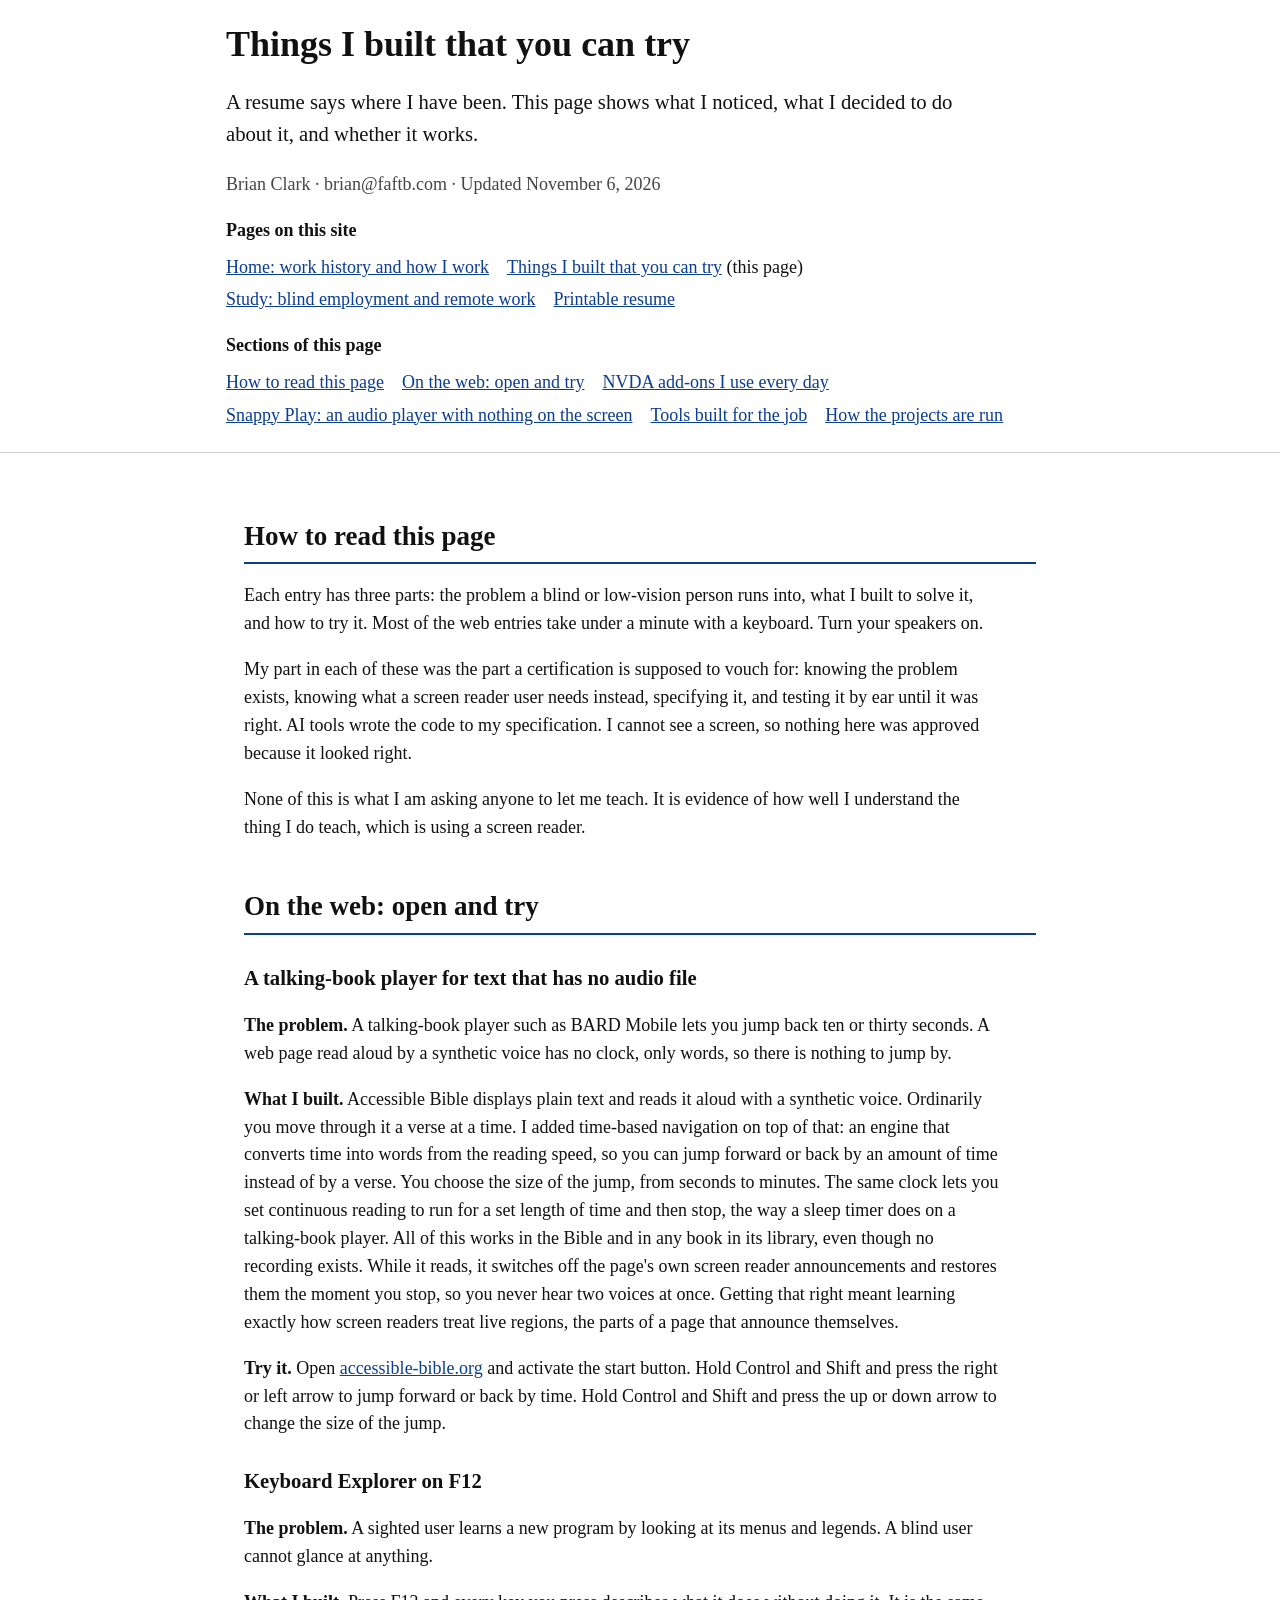
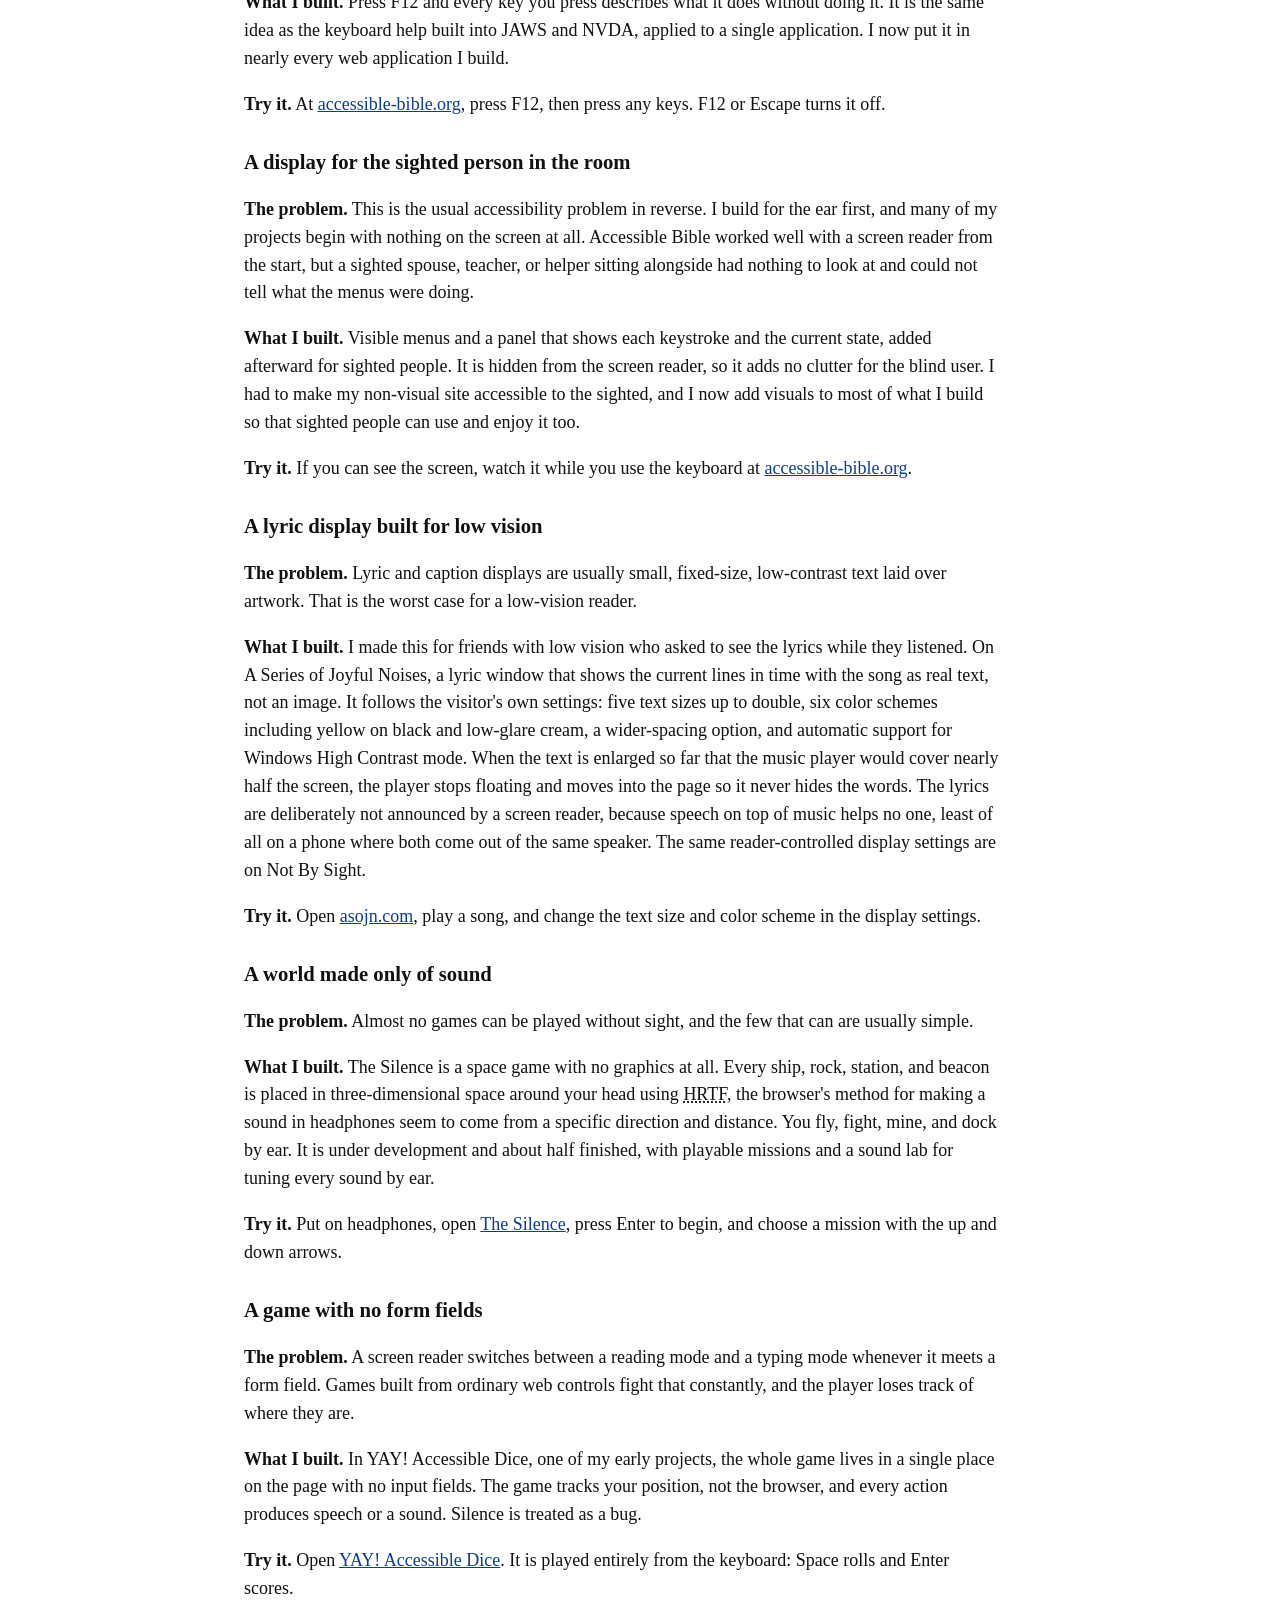
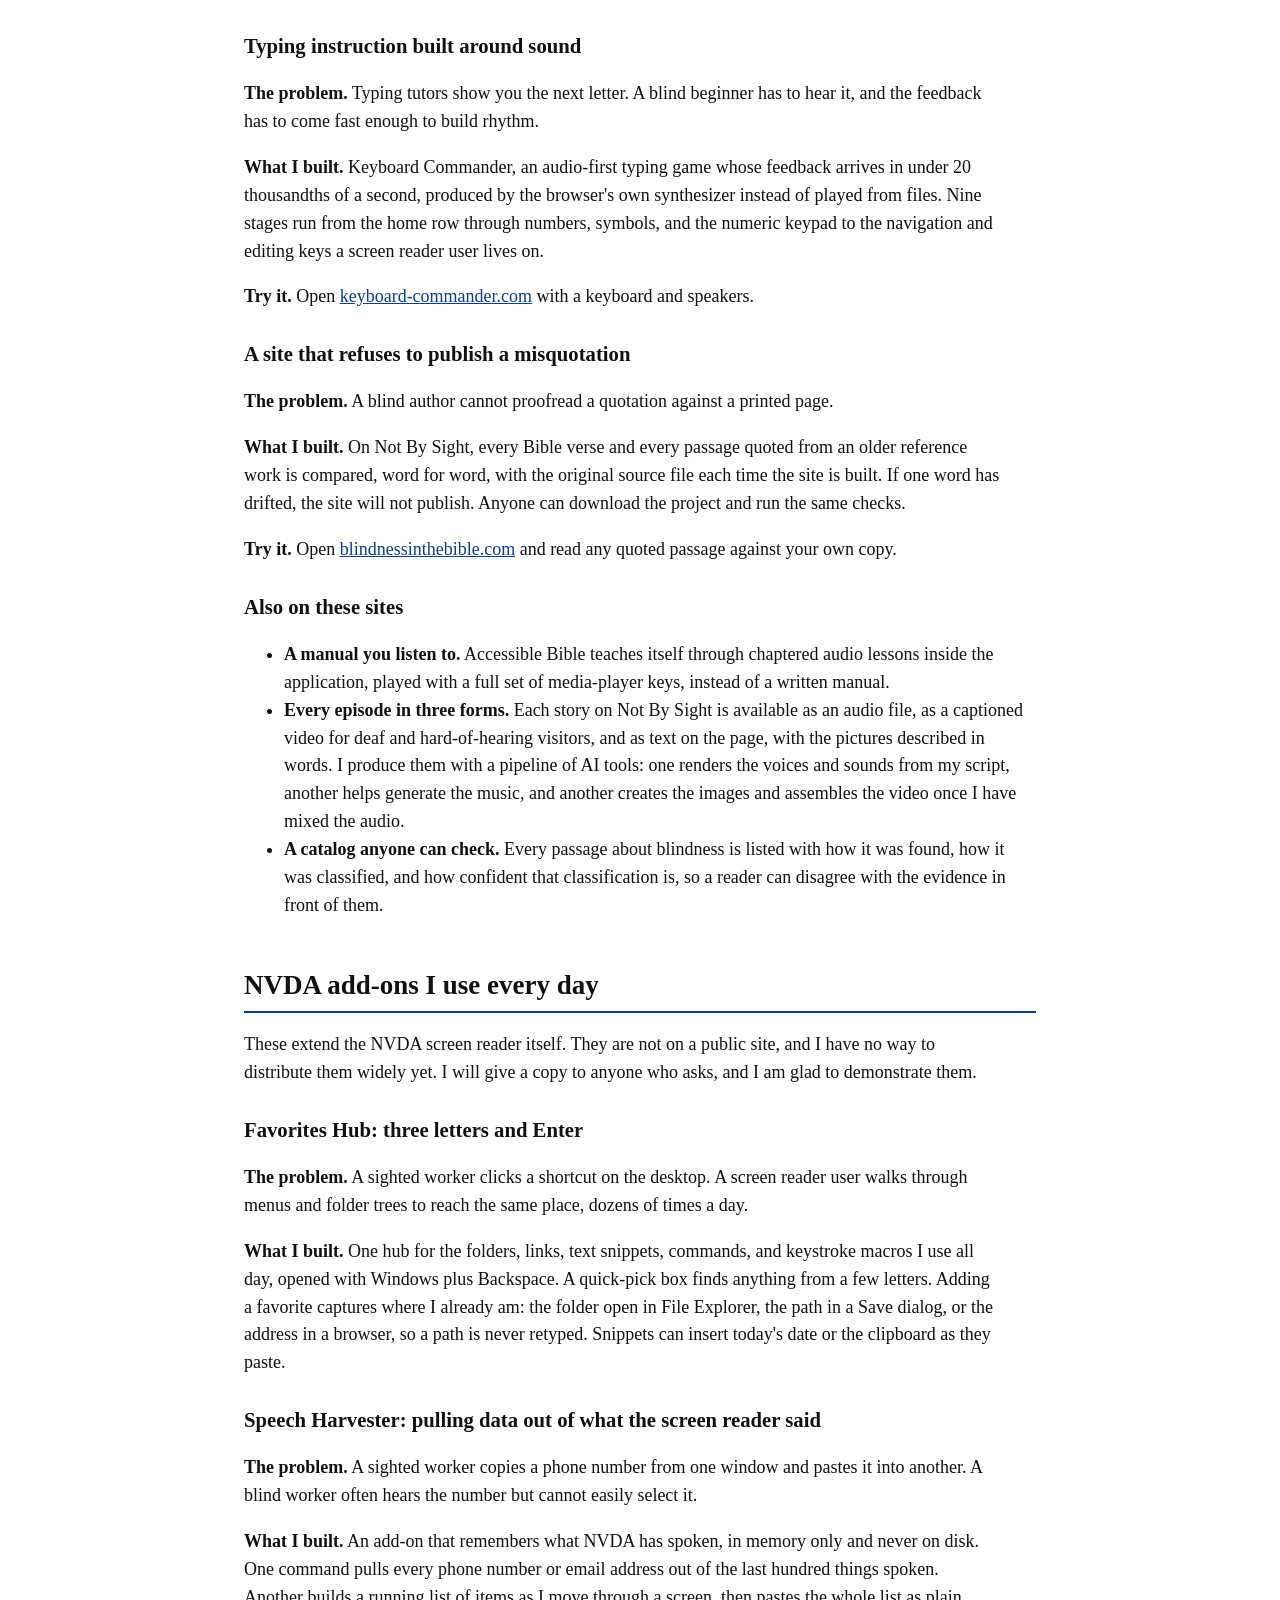
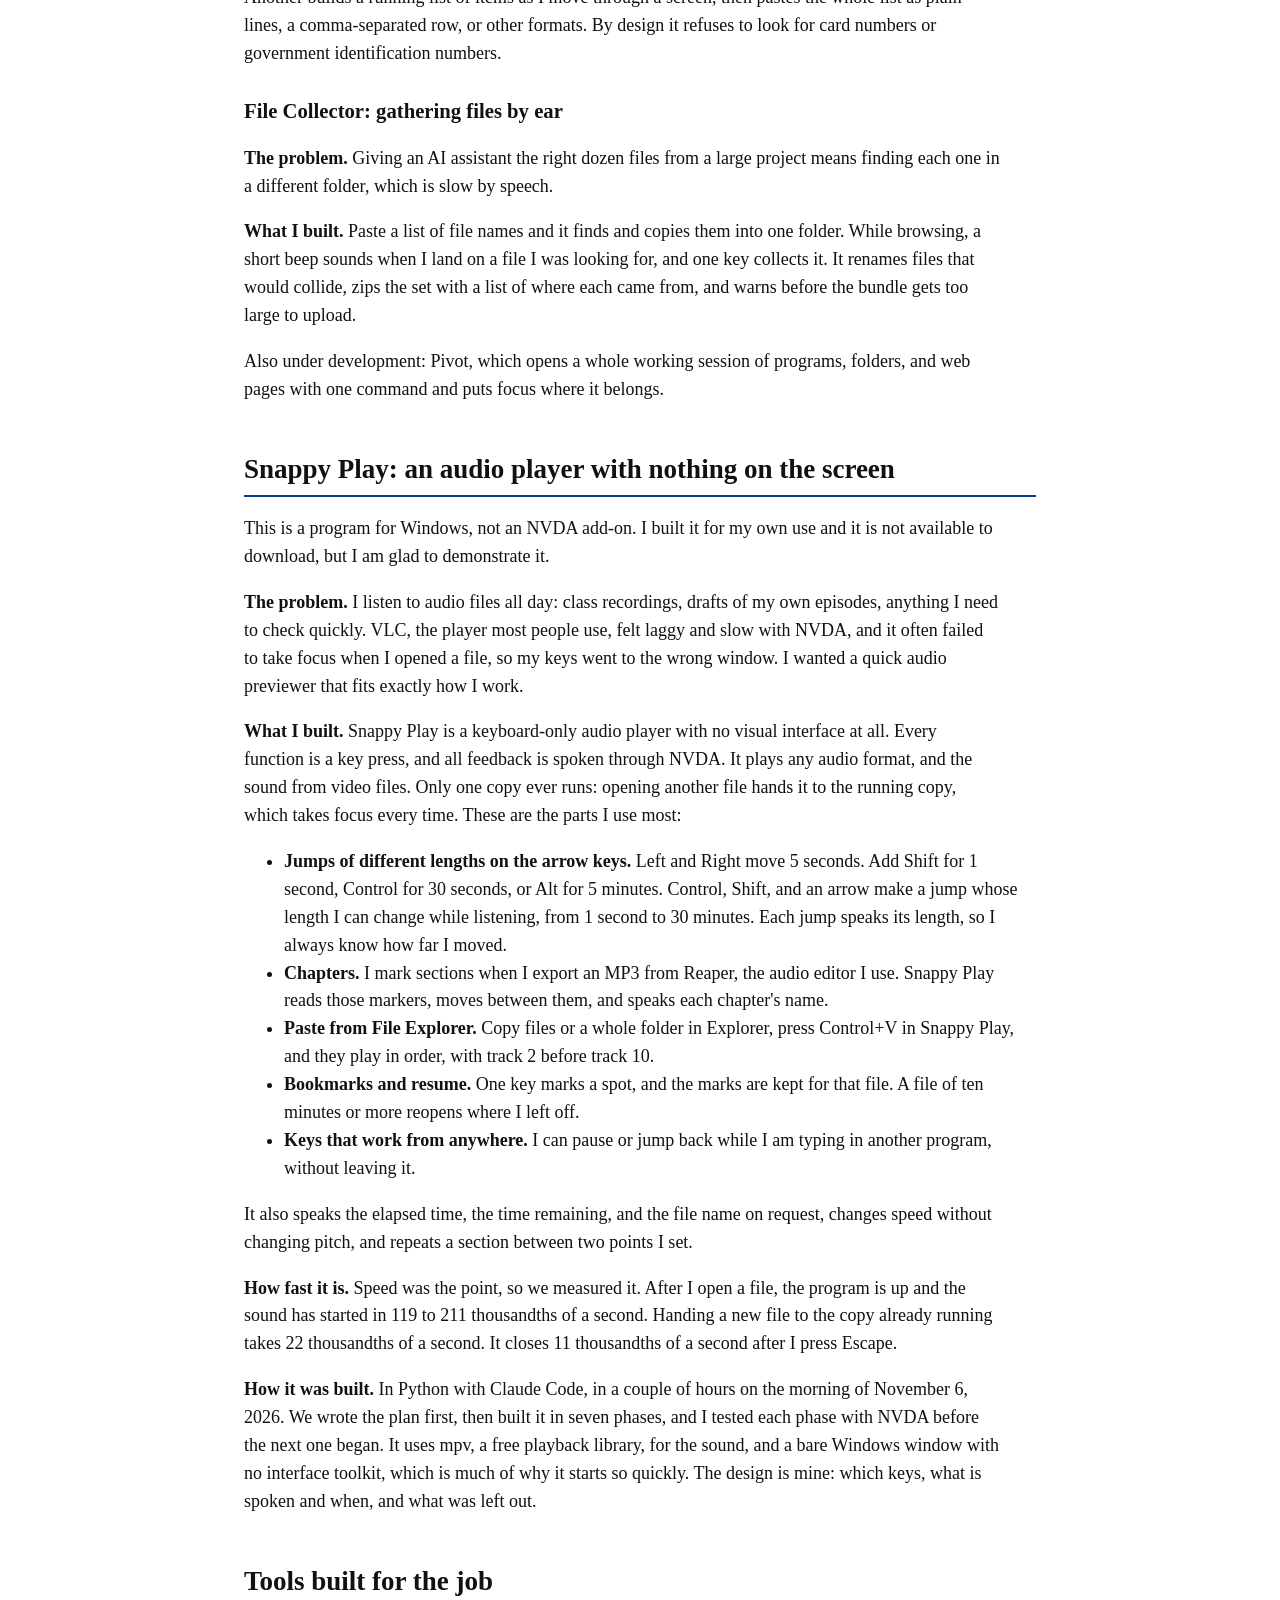
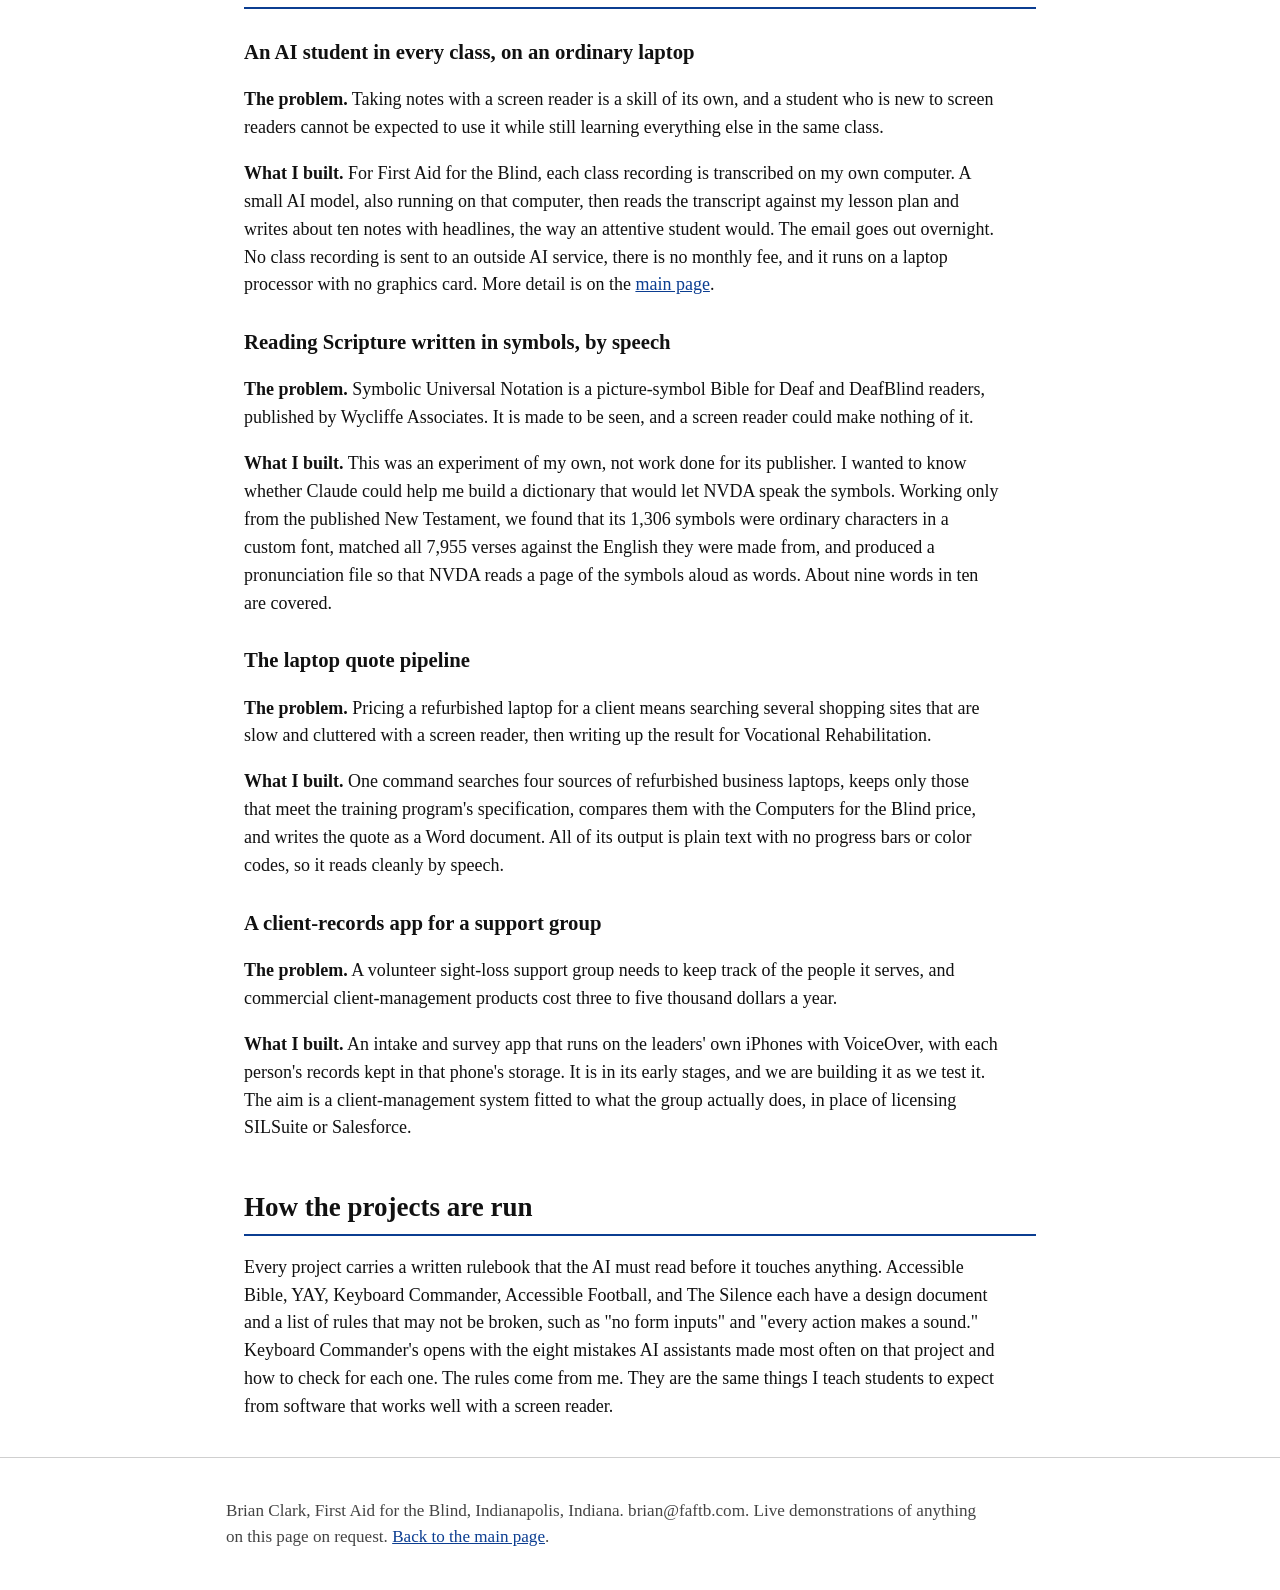
==== features.html @ 600d0597 "Brian Clark work history and portfolio site Co-Authored-By: Claude Fable 5.1 <noreply@anthropic.com>" ====
<!DOCTYPE html>
<html lang="en">
<head>
<meta charset="utf-8">
<meta name="viewport" content="width=device-width, initial-scale=1">
<title>Brian Clark: things I built that you can try</title>
<meta name="description" content="Specific features Brian Clark designed and built as a totally blind screen reader user: the problem each one solves, what was built, and how to try it.">
<link rel="stylesheet" href="style.css">
</head>
<body>
<a class="skip" href="#main">Skip to main content</a>

<header class="site">
  <div class="wrap">
    <h1>Things I built that you can try</h1>
    <p class="lede">A resume says where I have been. This page shows what I noticed, what I decided to do about it, and whether it works.</p>
    <p class="muted">Brian Clark &middot; brian@faftb.com &middot; Updated November 6, 2026</p>
    <nav class="toc pages" aria-label="Pages on this site">
      <p class="navlabel">Pages on this site</p>
      <ul>
        <li><a href="index.html">Home: work history and how I work</a></li>
        <li><a href="features.html" aria-current="page">Things I built that you can try</a> (this page)</li>
        <li><a href="study.html">Study: blind employment and remote work</a></li>
        <li><a href="resume.html">Printable resume</a></li>
      </ul>
    </nav>
    <nav class="toc" aria-label="Sections of this page">
      <p class="navlabel">Sections of this page</p>
      <ul>
        <li><a href="#read">How to read this page</a></li>
        <li><a href="#web">On the web: open and try</a></li>
        <li><a href="#addons">NVDA add-ons I use every day</a></li>
        <li><a href="#snappy">Snappy Play: an audio player with nothing on the screen</a></li>
        <li><a href="#tools">Tools built for the job</a></li>
        <li><a href="#run">How the projects are run</a></li>
      </ul>
    </nav>
  </div>
</header>

<main id="main" class="wrap">

<section id="read" aria-labelledby="read-h">
<h2 id="read-h">How to read this page</h2>
<p>Each entry has three parts: the problem a blind or low-vision person runs into, what I built to solve it, and how to try it. Most of the web entries take under a minute with a keyboard. Turn your speakers on.</p>
<p>My part in each of these was the part a certification is supposed to vouch for: knowing the problem exists, knowing what a screen reader user needs instead, specifying it, and testing it by ear until it was right. AI tools wrote the code to my specification. I cannot see a screen, so nothing here was approved because it looked right.</p>
<p>None of this is what I am asking anyone to let me teach. It is evidence of how well I understand the thing I do teach, which is using a screen reader.</p>
</section>

<section id="web" aria-labelledby="web-h">
<h2 id="web-h">On the web: open and try</h2>

<h3>A talking-book player for text that has no audio file</h3>
<p><strong>The problem.</strong> A talking-book player such as BARD Mobile lets you jump back ten or thirty seconds. A web page read aloud by a synthetic voice has no clock, only words, so there is nothing to jump by.</p>
<p><strong>What I built.</strong> Accessible Bible displays plain text and reads it aloud with a synthetic voice. Ordinarily you move through it a verse at a time. I added time-based navigation on top of that: an engine that converts time into words from the reading speed, so you can jump forward or back by an amount of time instead of by a verse. You choose the size of the jump, from seconds to minutes. The same clock lets you set continuous reading to run for a set length of time and then stop, the way a sleep timer does on a talking-book player. All of this works in the Bible and in any book in its library, even though no recording exists. While it reads, it switches off the page's own screen reader announcements and restores them the moment you stop, so you never hear two voices at once. Getting that right meant learning exactly how screen readers treat live regions, the parts of a page that announce themselves.</p>
<p><strong>Try it.</strong> Open <a href="https://www.accessible-bible.org">accessible-bible.org</a> and activate the start button. Hold Control and Shift and press the right or left arrow to jump forward or back by time. Hold Control and Shift and press the up or down arrow to change the size of the jump.</p>

<h3>Keyboard Explorer on F12</h3>
<p><strong>The problem.</strong> A sighted user learns a new program by looking at its menus and legends. A blind user cannot glance at anything.</p>
<p><strong>What I built.</strong> Press F12 and every key you press describes what it does without doing it. It is the same idea as the keyboard help built into JAWS and NVDA, applied to a single application. I now put it in nearly every web application I build.</p>
<p><strong>Try it.</strong> At <a href="https://www.accessible-bible.org">accessible-bible.org</a>, press F12, then press any keys. F12 or Escape turns it off.</p>

<h3>A display for the sighted person in the room</h3>
<p><strong>The problem.</strong> This is the usual accessibility problem in reverse. I build for the ear first, and many of my projects begin with nothing on the screen at all. Accessible Bible worked well with a screen reader from the start, but a sighted spouse, teacher, or helper sitting alongside had nothing to look at and could not tell what the menus were doing.</p>
<p><strong>What I built.</strong> Visible menus and a panel that shows each keystroke and the current state, added afterward for sighted people. It is hidden from the screen reader, so it adds no clutter for the blind user. I had to make my non-visual site accessible to the sighted, and I now add visuals to most of what I build so that sighted people can use and enjoy it too.</p>
<p><strong>Try it.</strong> If you can see the screen, watch it while you use the keyboard at <a href="https://www.accessible-bible.org">accessible-bible.org</a>.</p>

<h3>A lyric display built for low vision</h3>
<p><strong>The problem.</strong> Lyric and caption displays are usually small, fixed-size, low-contrast text laid over artwork. That is the worst case for a low-vision reader.</p>
<p><strong>What I built.</strong> I made this for friends with low vision who asked to see the lyrics while they listened. On A Series of Joyful Noises, a lyric window that shows the current lines in time with the song as real text, not an image. It follows the visitor's own settings: five text sizes up to double, six color schemes including yellow on black and low-glare cream, a wider-spacing option, and automatic support for Windows High Contrast mode. When the text is enlarged so far that the music player would cover nearly half the screen, the player stops floating and moves into the page so it never hides the words. The lyrics are deliberately not announced by a screen reader, because speech on top of music helps no one, least of all on a phone where both come out of the same speaker. The same reader-controlled display settings are on Not By Sight.</p>
<p><strong>Try it.</strong> Open <a href="https://www.asojn.com">asojn.com</a>, play a song, and change the text size and color scheme in the display settings.</p>

<h3>A world made only of sound</h3>
<p><strong>The problem.</strong> Almost no games can be played without sight, and the few that can are usually simple.</p>
<p><strong>What I built.</strong> The Silence is a space game with no graphics at all. Every ship, rock, station, and beacon is placed in three-dimensional space around your head using <abbr title="head-related transfer function">HRTF</abbr>, the browser's method for making a sound in headphones seem to come from a specific direction and distance. You fly, fight, mine, and dock by ear. It is under development and about half finished, with playable missions and a sound lab for tuning every sound by ear.</p>
<p><strong>Try it.</strong> Put on headphones, open <a href="https://1eyebiney.github.io/headless-space-sim/">The Silence</a>, press Enter to begin, and choose a mission with the up and down arrows.</p>

<h3>A game with no form fields</h3>
<p><strong>The problem.</strong> A screen reader switches between a reading mode and a typing mode whenever it meets a form field. Games built from ordinary web controls fight that constantly, and the player loses track of where they are.</p>
<p><strong>What I built.</strong> In YAY! Accessible Dice, one of my early projects, the whole game lives in a single place on the page with no input fields. The game tracks your position, not the browser, and every action produces speech or a sound. Silence is treated as a bug.</p>
<p><strong>Try it.</strong> Open <a href="https://1eyebiney.github.io/yay/">YAY! Accessible Dice</a>. It is played entirely from the keyboard: Space rolls and Enter scores.</p>

<h3>Typing instruction built around sound</h3>
<p><strong>The problem.</strong> Typing tutors show you the next letter. A blind beginner has to hear it, and the feedback has to come fast enough to build rhythm.</p>
<p><strong>What I built.</strong> Keyboard Commander, an audio-first typing game whose feedback arrives in under 20 thousandths of a second, produced by the browser's own synthesizer instead of played from files. Nine stages run from the home row through numbers, symbols, and the numeric keypad to the navigation and editing keys a screen reader user lives on.</p>
<p><strong>Try it.</strong> Open <a href="https://keyboard-commander.com">keyboard-commander.com</a> with a keyboard and speakers.</p>

<h3>A site that refuses to publish a misquotation</h3>
<p><strong>The problem.</strong> A blind author cannot proofread a quotation against a printed page.</p>
<p><strong>What I built.</strong> On Not By Sight, every Bible verse and every passage quoted from an older reference work is compared, word for word, with the original source file each time the site is built. If one word has drifted, the site will not publish. Anyone can download the project and run the same checks.</p>
<p><strong>Try it.</strong> Open <a href="https://blindnessinthebible.com">blindnessinthebible.com</a> and read any quoted passage against your own copy.</p>

<h3>Also on these sites</h3>
<ul>
<li><strong>A manual you listen to.</strong> Accessible Bible teaches itself through chaptered audio lessons inside the application, played with a full set of media-player keys, instead of a written manual.</li>
<li><strong>Every episode in three forms.</strong> Each story on Not By Sight is available as an audio file, as a captioned video for deaf and hard-of-hearing visitors, and as text on the page, with the pictures described in words. I produce them with a pipeline of AI tools: one renders the voices and sounds from my script, another helps generate the music, and another creates the images and assembles the video once I have mixed the audio.</li>
<li><strong>A catalog anyone can check.</strong> Every passage about blindness is listed with how it was found, how it was classified, and how confident that classification is, so a reader can disagree with the evidence in front of them.</li>
</ul>
</section>

<section id="addons" aria-labelledby="addons-h">
<h2 id="addons-h">NVDA add-ons I use every day</h2>
<p>These extend the NVDA screen reader itself. They are not on a public site, and I have no way to distribute them widely yet. I will give a copy to anyone who asks, and I am glad to demonstrate them.</p>

<h3>Favorites Hub: three letters and Enter</h3>
<p><strong>The problem.</strong> A sighted worker clicks a shortcut on the desktop. A screen reader user walks through menus and folder trees to reach the same place, dozens of times a day.</p>
<p><strong>What I built.</strong> One hub for the folders, links, text snippets, commands, and keystroke macros I use all day, opened with Windows plus Backspace. A quick-pick box finds anything from a few letters. Adding a favorite captures where I already am: the folder open in File Explorer, the path in a Save dialog, or the address in a browser, so a path is never retyped. Snippets can insert today's date or the clipboard as they paste.</p>

<h3>Speech Harvester: pulling data out of what the screen reader said</h3>
<p><strong>The problem.</strong> A sighted worker copies a phone number from one window and pastes it into another. A blind worker often hears the number but cannot easily select it.</p>
<p><strong>What I built.</strong> An add-on that remembers what NVDA has spoken, in memory only and never on disk. One command pulls every phone number or email address out of the last hundred things spoken. Another builds a running list of items as I move through a screen, then pastes the whole list as plain lines, a comma-separated row, or other formats. By design it refuses to look for card numbers or government identification numbers.</p>

<h3>File Collector: gathering files by ear</h3>
<p><strong>The problem.</strong> Giving an AI assistant the right dozen files from a large project means finding each one in a different folder, which is slow by speech.</p>
<p><strong>What I built.</strong> Paste a list of file names and it finds and copies them into one folder. While browsing, a short beep sounds when I land on a file I was looking for, and one key collects it. It renames files that would collide, zips the set with a list of where each came from, and warns before the bundle gets too large to upload.</p>

<p>Also under development: Pivot, which opens a whole working session of programs, folders, and web pages with one command and puts focus where it belongs.</p>
</section>

<section id="snappy" aria-labelledby="snappy-h">
<h2 id="snappy-h">Snappy Play: an audio player with nothing on the screen</h2>
<p>This is a program for Windows, not an NVDA add-on. I built it for my own use and it is not available to download, but I am glad to demonstrate it.</p>
<p><strong>The problem.</strong> I listen to audio files all day: class recordings, drafts of my own episodes, anything I need to check quickly. VLC, the player most people use, felt laggy and slow with NVDA, and it often failed to take focus when I opened a file, so my keys went to the wrong window. I wanted a quick audio previewer that fits exactly how I work.</p>
<p><strong>What I built.</strong> Snappy Play is a keyboard-only audio player with no visual interface at all. Every function is a key press, and all feedback is spoken through NVDA. It plays any audio format, and the sound from video files. Only one copy ever runs: opening another file hands it to the running copy, which takes focus every time. These are the parts I use most:</p>
<ul>
<li><strong>Jumps of different lengths on the arrow keys.</strong> Left and Right move 5 seconds. Add Shift for 1 second, Control for 30 seconds, or Alt for 5 minutes. Control, Shift, and an arrow make a jump whose length I can change while listening, from 1 second to 30 minutes. Each jump speaks its length, so I always know how far I moved.</li>
<li><strong>Chapters.</strong> I mark sections when I export an MP3 from Reaper, the audio editor I use. Snappy Play reads those markers, moves between them, and speaks each chapter's name.</li>
<li><strong>Paste from File Explorer.</strong> Copy files or a whole folder in Explorer, press Control+V in Snappy Play, and they play in order, with track 2 before track 10.</li>
<li><strong>Bookmarks and resume.</strong> One key marks a spot, and the marks are kept for that file. A file of ten minutes or more reopens where I left off.</li>
<li><strong>Keys that work from anywhere.</strong> I can pause or jump back while I am typing in another program, without leaving it.</li>
</ul>
<p>It also speaks the elapsed time, the time remaining, and the file name on request, changes speed without changing pitch, and repeats a section between two points I set.</p>
<p><strong>How fast it is.</strong> Speed was the point, so we measured it. After I open a file, the program is up and the sound has started in 119 to 211 thousandths of a second. Handing a new file to the copy already running takes 22 thousandths of a second. It closes 11 thousandths of a second after I press Escape.</p>
<p><strong>How it was built.</strong> In Python with Claude Code, in a couple of hours on the morning of November 6, 2026. We wrote the plan first, then built it in seven phases, and I tested each phase with NVDA before the next one began. It uses mpv, a free playback library, for the sound, and a bare Windows window with no interface toolkit, which is much of why it starts so quickly. The design is mine: which keys, what is spoken and when, and what was left out.</p>
</section>

<section id="tools" aria-labelledby="tools-h">
<h2 id="tools-h">Tools built for the job</h2>

<h3>An AI student in every class, on an ordinary laptop</h3>
<p><strong>The problem.</strong> Taking notes with a screen reader is a skill of its own, and a student who is new to screen readers cannot be expected to use it while still learning everything else in the same class.</p>
<p><strong>What I built.</strong> For First Aid for the Blind, each class recording is transcribed on my own computer. A small AI model, also running on that computer, then reads the transcript against my lesson plan and writes about ten notes with headlines, the way an attentive student would. The email goes out overnight. No class recording is sent to an outside AI service, there is no monthly fee, and it runs on a laptop processor with no graphics card. More detail is on the <a href="index.html#faftb">main page</a>.</p>

<h3>Reading Scripture written in symbols, by speech</h3>
<p><strong>The problem.</strong> Symbolic Universal Notation is a picture-symbol Bible for Deaf and DeafBlind readers, published by Wycliffe Associates. It is made to be seen, and a screen reader could make nothing of it.</p>
<p><strong>What I built.</strong> This was an experiment of my own, not work done for its publisher. I wanted to know whether Claude could help me build a dictionary that would let NVDA speak the symbols. Working only from the published New Testament, we found that its 1,306 symbols were ordinary characters in a custom font, matched all 7,955 verses against the English they were made from, and produced a pronunciation file so that NVDA reads a page of the symbols aloud as words. About nine words in ten are covered.</p>

<h3>The laptop quote pipeline</h3>
<p><strong>The problem.</strong> Pricing a refurbished laptop for a client means searching several shopping sites that are slow and cluttered with a screen reader, then writing up the result for Vocational Rehabilitation.</p>
<p><strong>What I built.</strong> One command searches four sources of refurbished business laptops, keeps only those that meet the training program's specification, compares them with the Computers for the Blind price, and writes the quote as a Word document. All of its output is plain text with no progress bars or color codes, so it reads cleanly by speech.</p>

<h3>A client-records app for a support group</h3>
<p><strong>The problem.</strong> A volunteer sight-loss support group needs to keep track of the people it serves, and commercial client-management products cost three to five thousand dollars a year.</p>
<p><strong>What I built.</strong> An intake and survey app that runs on the leaders' own iPhones with VoiceOver, with each person's records kept in that phone's storage. It is in its early stages, and we are building it as we test it. The aim is a client-management system fitted to what the group actually does, in place of licensing SILSuite or Salesforce.</p>
</section>

<section id="run" aria-labelledby="run-h">
<h2 id="run-h">How the projects are run</h2>
<p>Every project carries a written rulebook that the AI must read before it touches anything. Accessible Bible, YAY, Keyboard Commander, Accessible Football, and The Silence each have a design document and a list of rules that may not be broken, such as "no form inputs" and "every action makes a sound." Keyboard Commander's opens with the eight mistakes AI assistants made most often on that project and how to check for each one. The rules come from me. They are the same things I teach students to expect from software that works well with a screen reader.</p>
</section>

</main>

<footer class="site"><div class="wrap"><p>Brian Clark, First Aid for the Blind, Indianapolis, Indiana. brian@faftb.com. Live demonstrations of anything on this page on request. <a href="index.html">Back to the main page</a>.</p></div></footer>
</body>
</html>
---- style.css ----
/* Brian Clark portfolio: plain, high-contrast, screen-reader-first. */
:root {
  --ink: #111;
  --paper: #fff;
  --muted: #444;
  --accent: #0b3d91;
  --rule: #cfcfcf;
  --band: #f3f5f9;
}
@media (prefers-color-scheme: dark) {
  :root { --ink: #f2f2f2; --paper: #121212; --muted: #c9c9c9; --accent: #9fc2ff; --rule: #444; --band: #1c1f26; }
}
* { box-sizing: border-box; }
html { font-size: 112.5%; }
body {
  margin: 0; color: var(--ink); background: var(--paper);
  font-family: Georgia, "Times New Roman", serif; line-height: 1.55;
}
.skip { position: absolute; left: -999px; top: 0; background: var(--accent); color: #fff; padding: .5rem 1rem; }
.skip:focus { left: 0; z-index: 10; }
header.site, footer.site { padding: 1.25rem 1rem; border-bottom: 1px solid var(--rule); }
footer.site { border-bottom: 0; border-top: 1px solid var(--rule); color: var(--muted); font-size: .95rem; }
.wrap { max-width: 46rem; margin: 0 auto; }
h1 { font-size: 2rem; margin: 0 0 .25rem; line-height: 1.2; }
h2 { font-size: 1.5rem; margin: 2.5rem 0 .75rem; border-bottom: 2px solid var(--accent); padding-bottom: .25rem; }
h3 { font-size: 1.15rem; margin: 1.5rem 0 .4rem; }
p, li { max-width: 42rem; }
nav.toc ul { list-style: none; padding: 0; margin: .5rem 0 0; display: flex; flex-wrap: wrap; gap: .25rem 1rem; }
nav.toc a { color: var(--accent); }
a { color: var(--accent); }
a:focus, button:focus { outline: 3px solid var(--accent); outline-offset: 2px; }
main { padding: 1rem; }
.lede { font-size: 1.15rem; }
.band { background: var(--band); padding: 1rem 1.25rem; border-left: 4px solid var(--accent); margin: 1rem 0; }
dl.facts dt { font-weight: bold; margin-top: .75rem; }
dl.facts dd { margin: 0 0 .25rem 0; }
table { border-collapse: collapse; width: 100%; margin: 1rem 0; font-family: Arial, Helvetica, sans-serif; font-size: .95rem; }
caption { text-align: left; font-weight: bold; padding: .25rem 0; }
th, td { border: 1px solid var(--rule); padding: .45rem .6rem; text-align: left; vertical-align: top; }
th { background: var(--band); }
.timeline li { margin-bottom: .9rem; }
.timeline .when { font-family: Arial, Helvetica, sans-serif; font-weight: bold; display: block; }
.muted { color: var(--muted); }
.print-only { display: none; }
@media print {
  html { font-size: 11pt; }
  nav.toc, .skip, .no-print { display: none; }
  h2 { page-break-after: avoid; }
  a { color: inherit; text-decoration: none; }
  .print-only { display: block; }
}
.navlabel { font-weight: bold; margin: 1rem 0 0; }
nav.pages { margin-bottom: .25rem; }
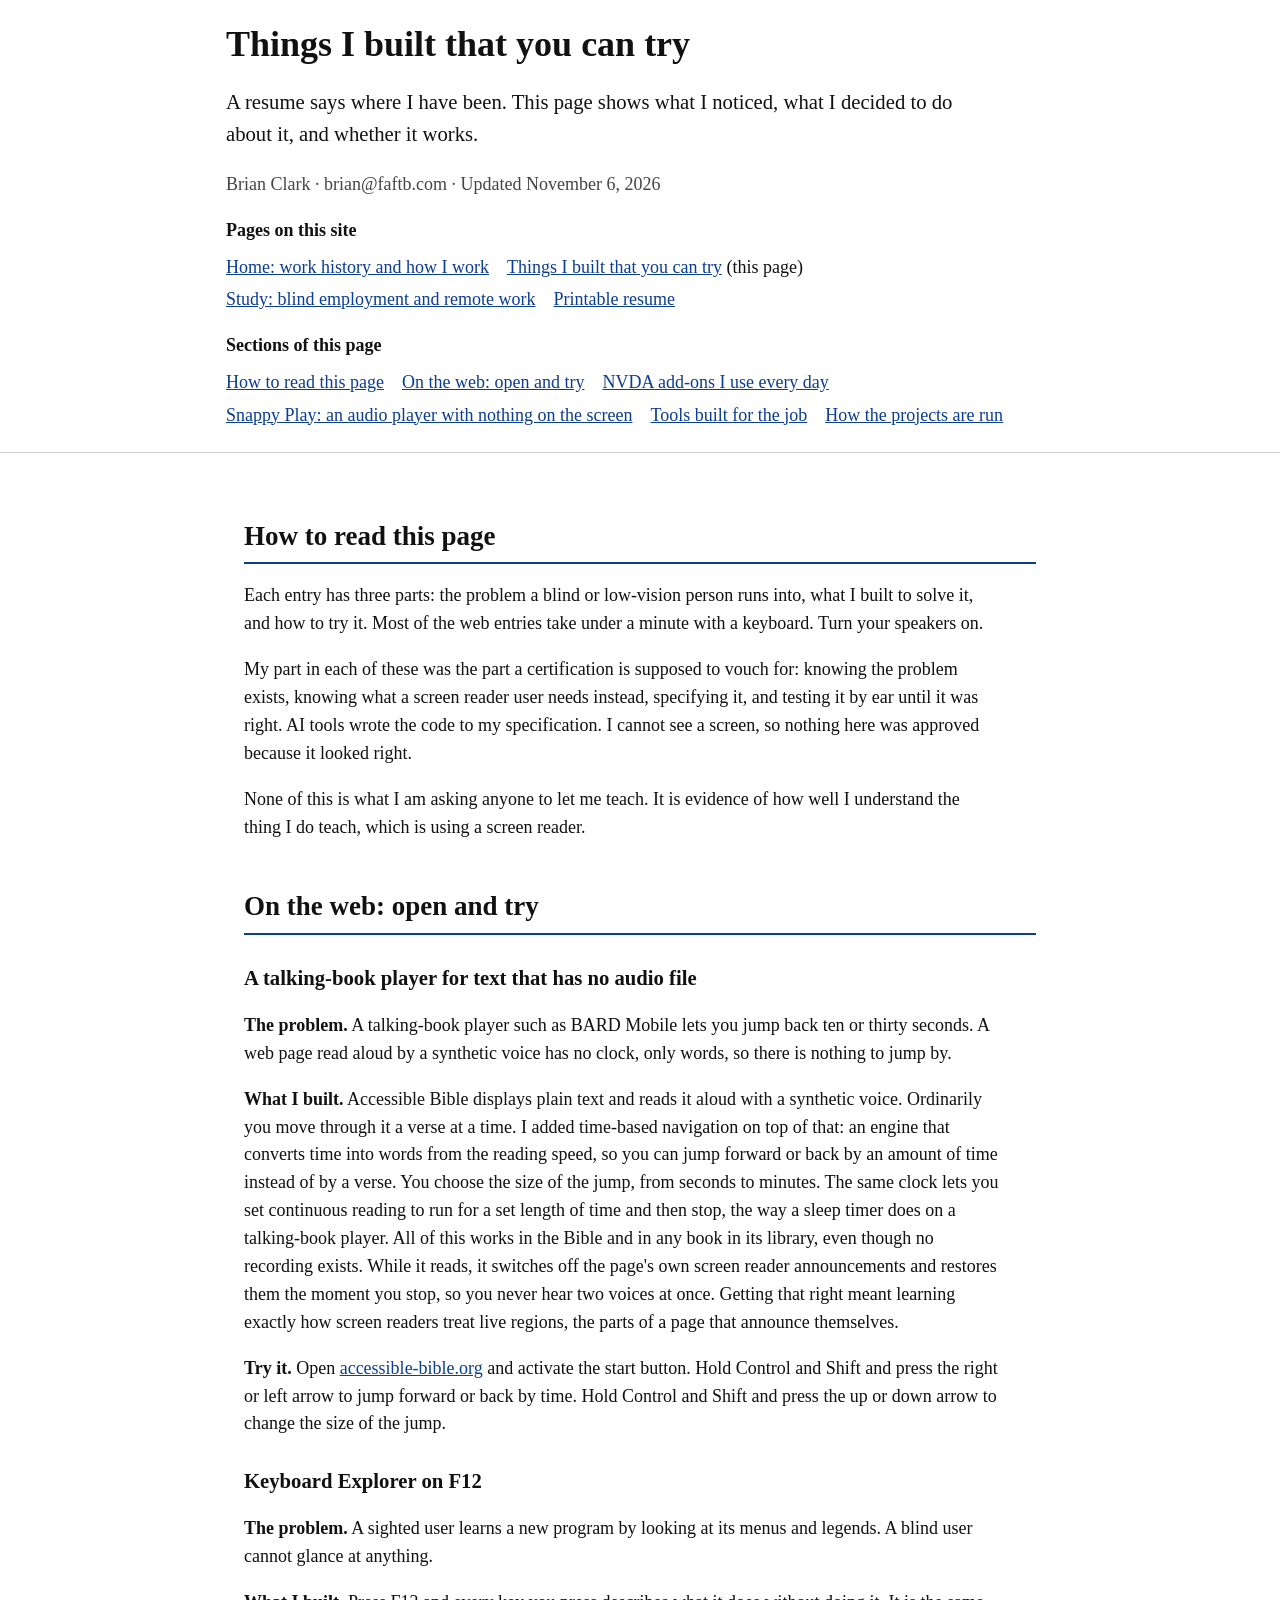
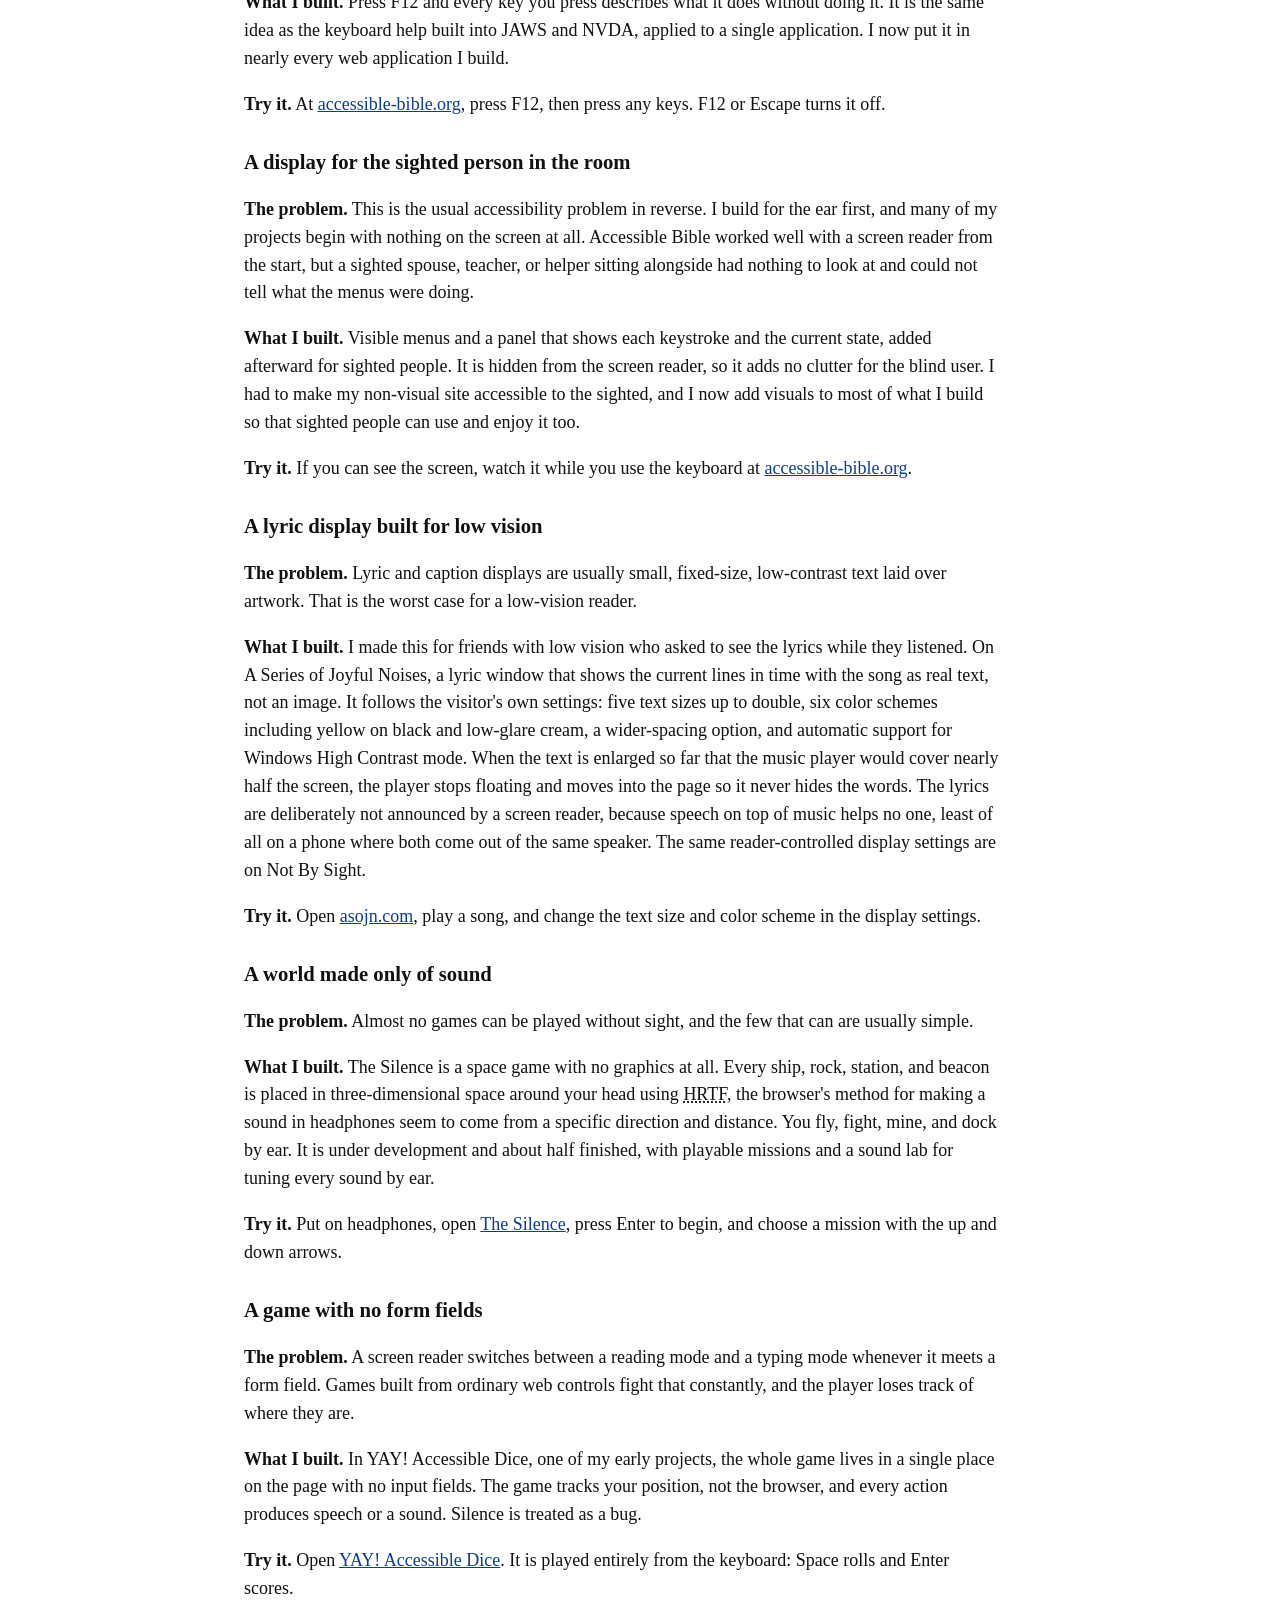
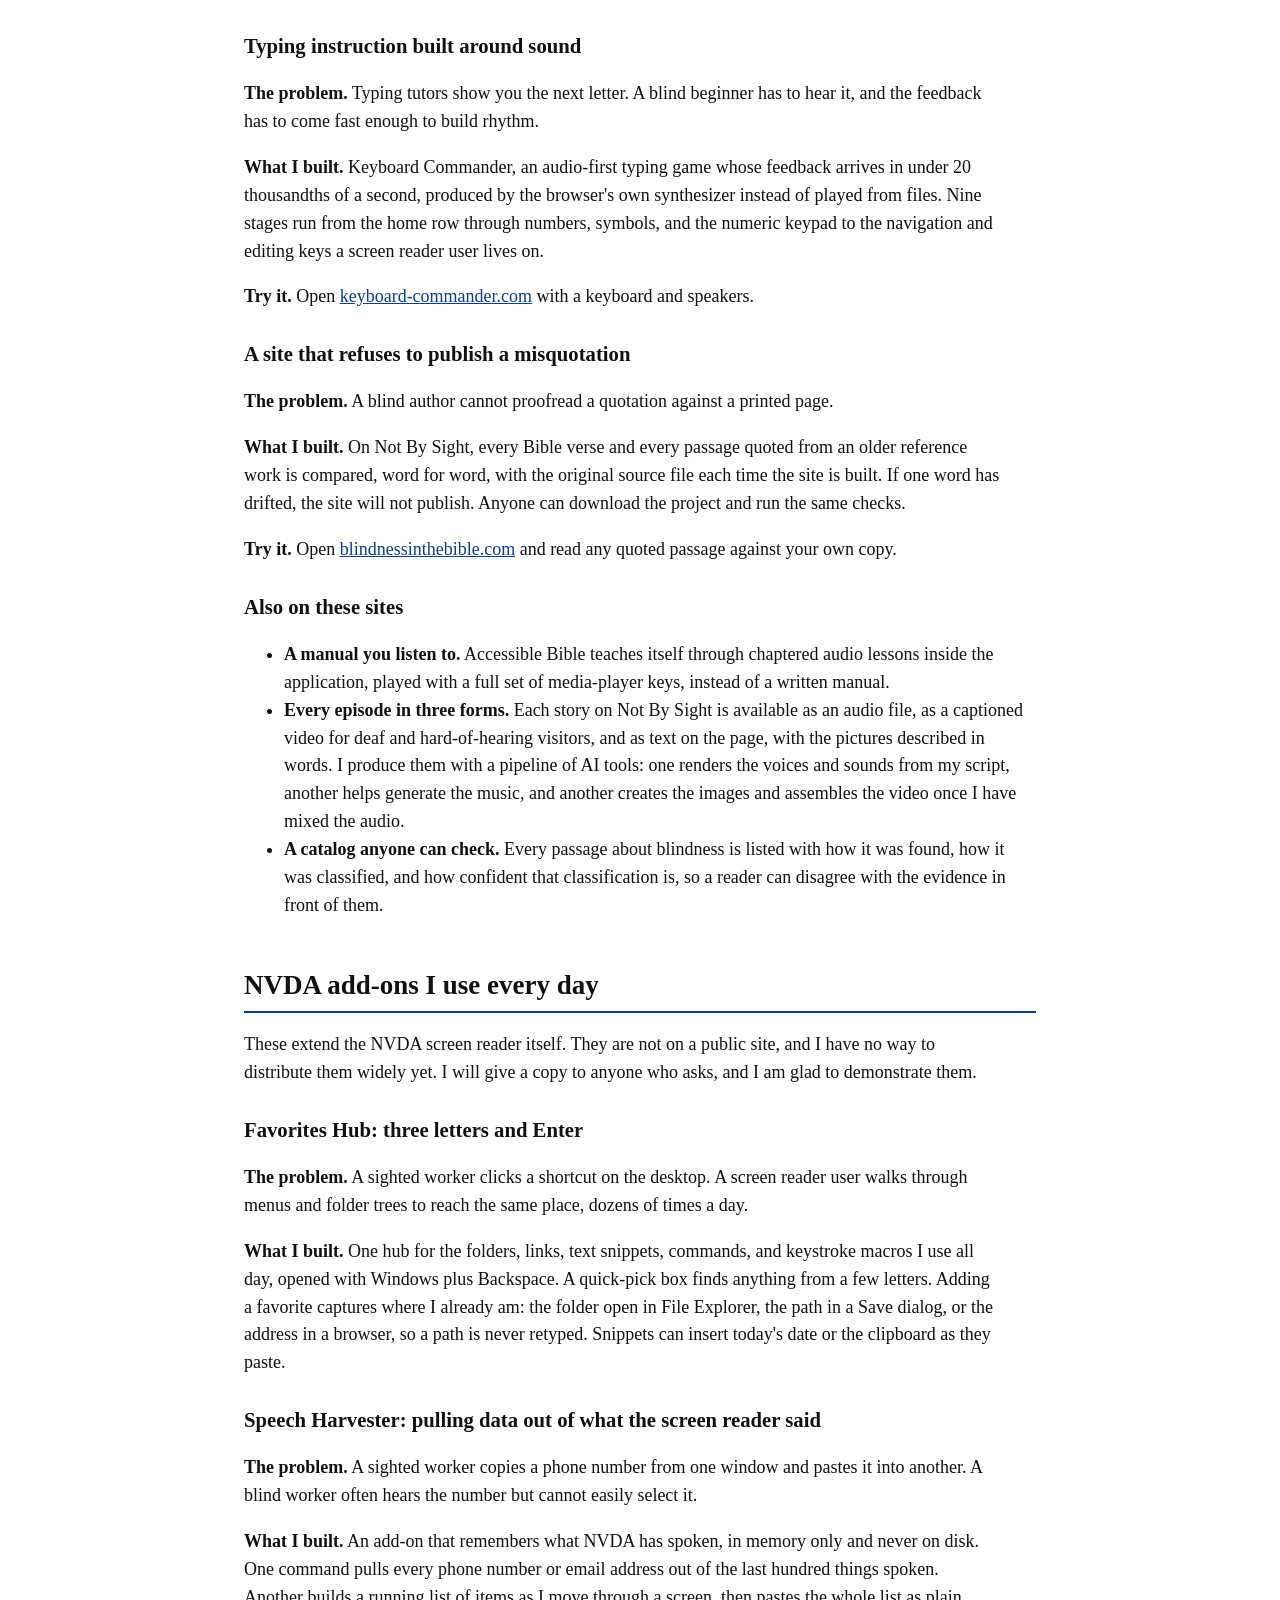
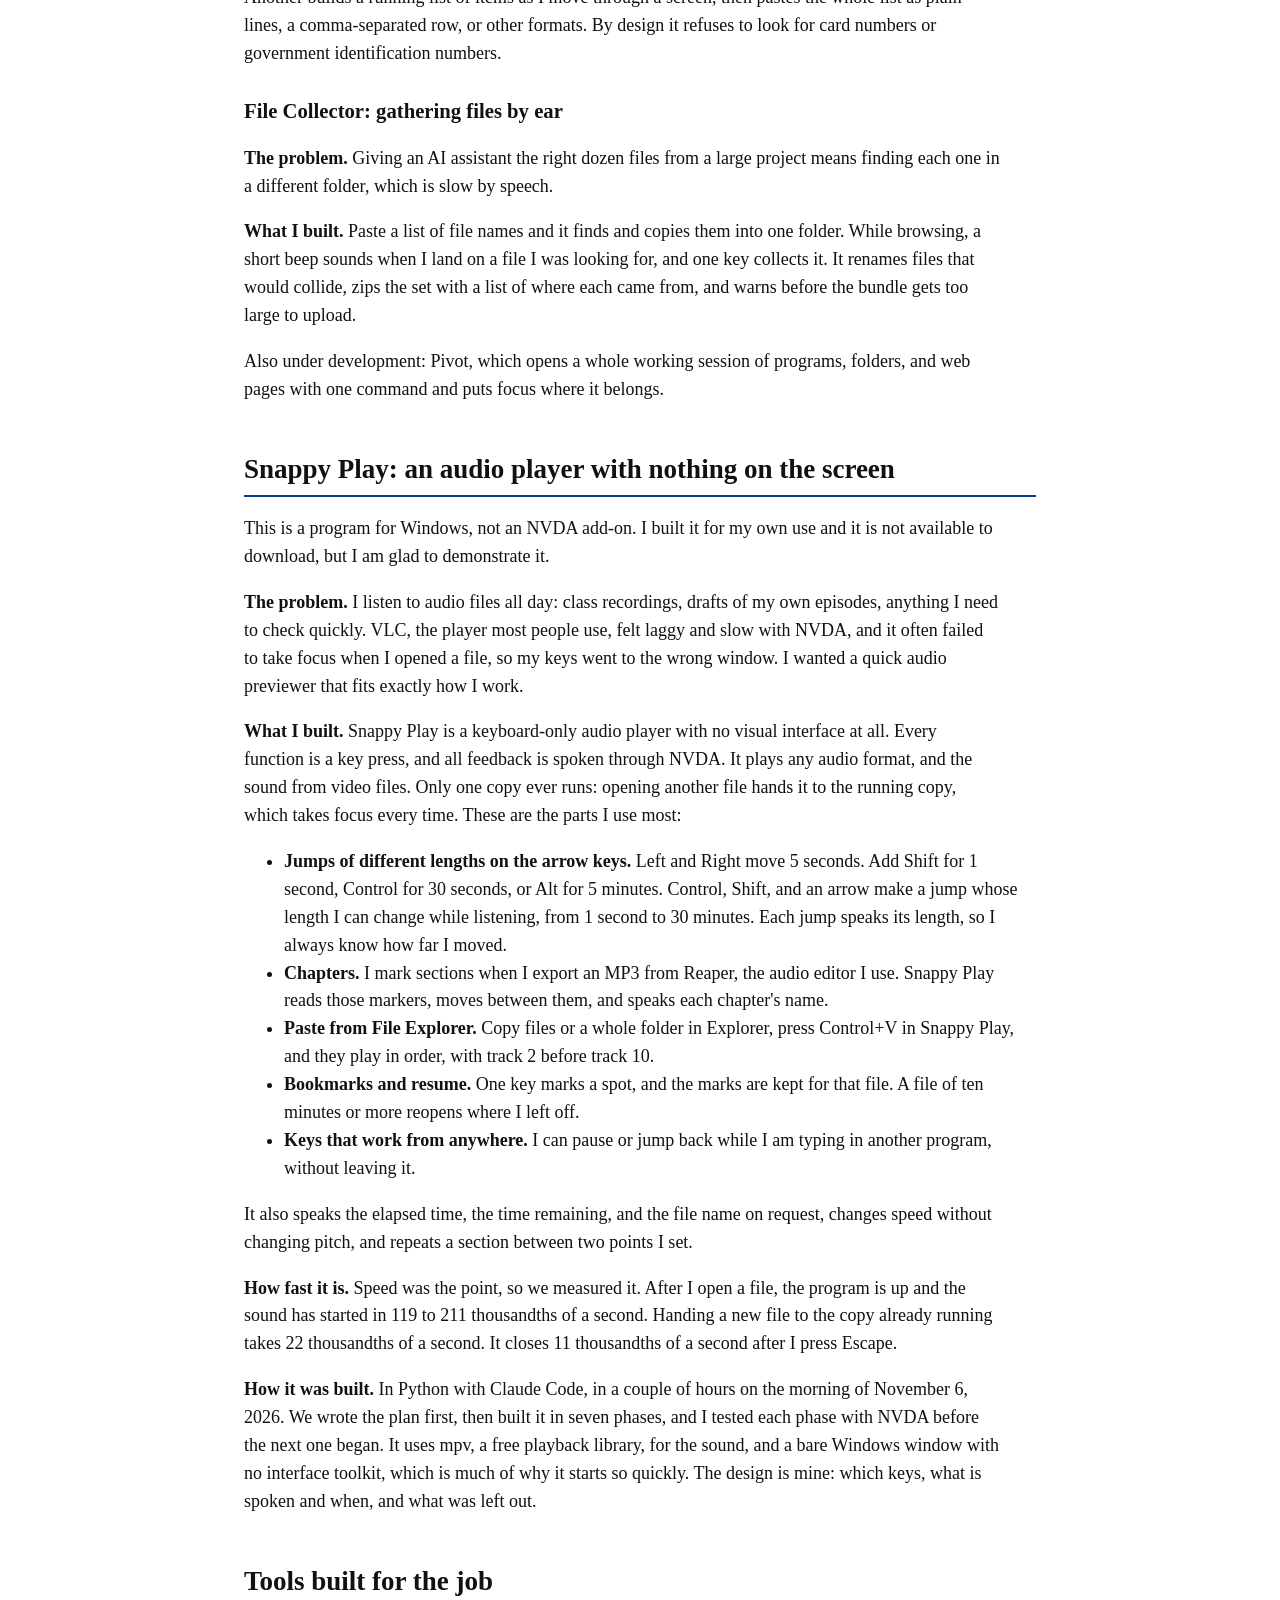
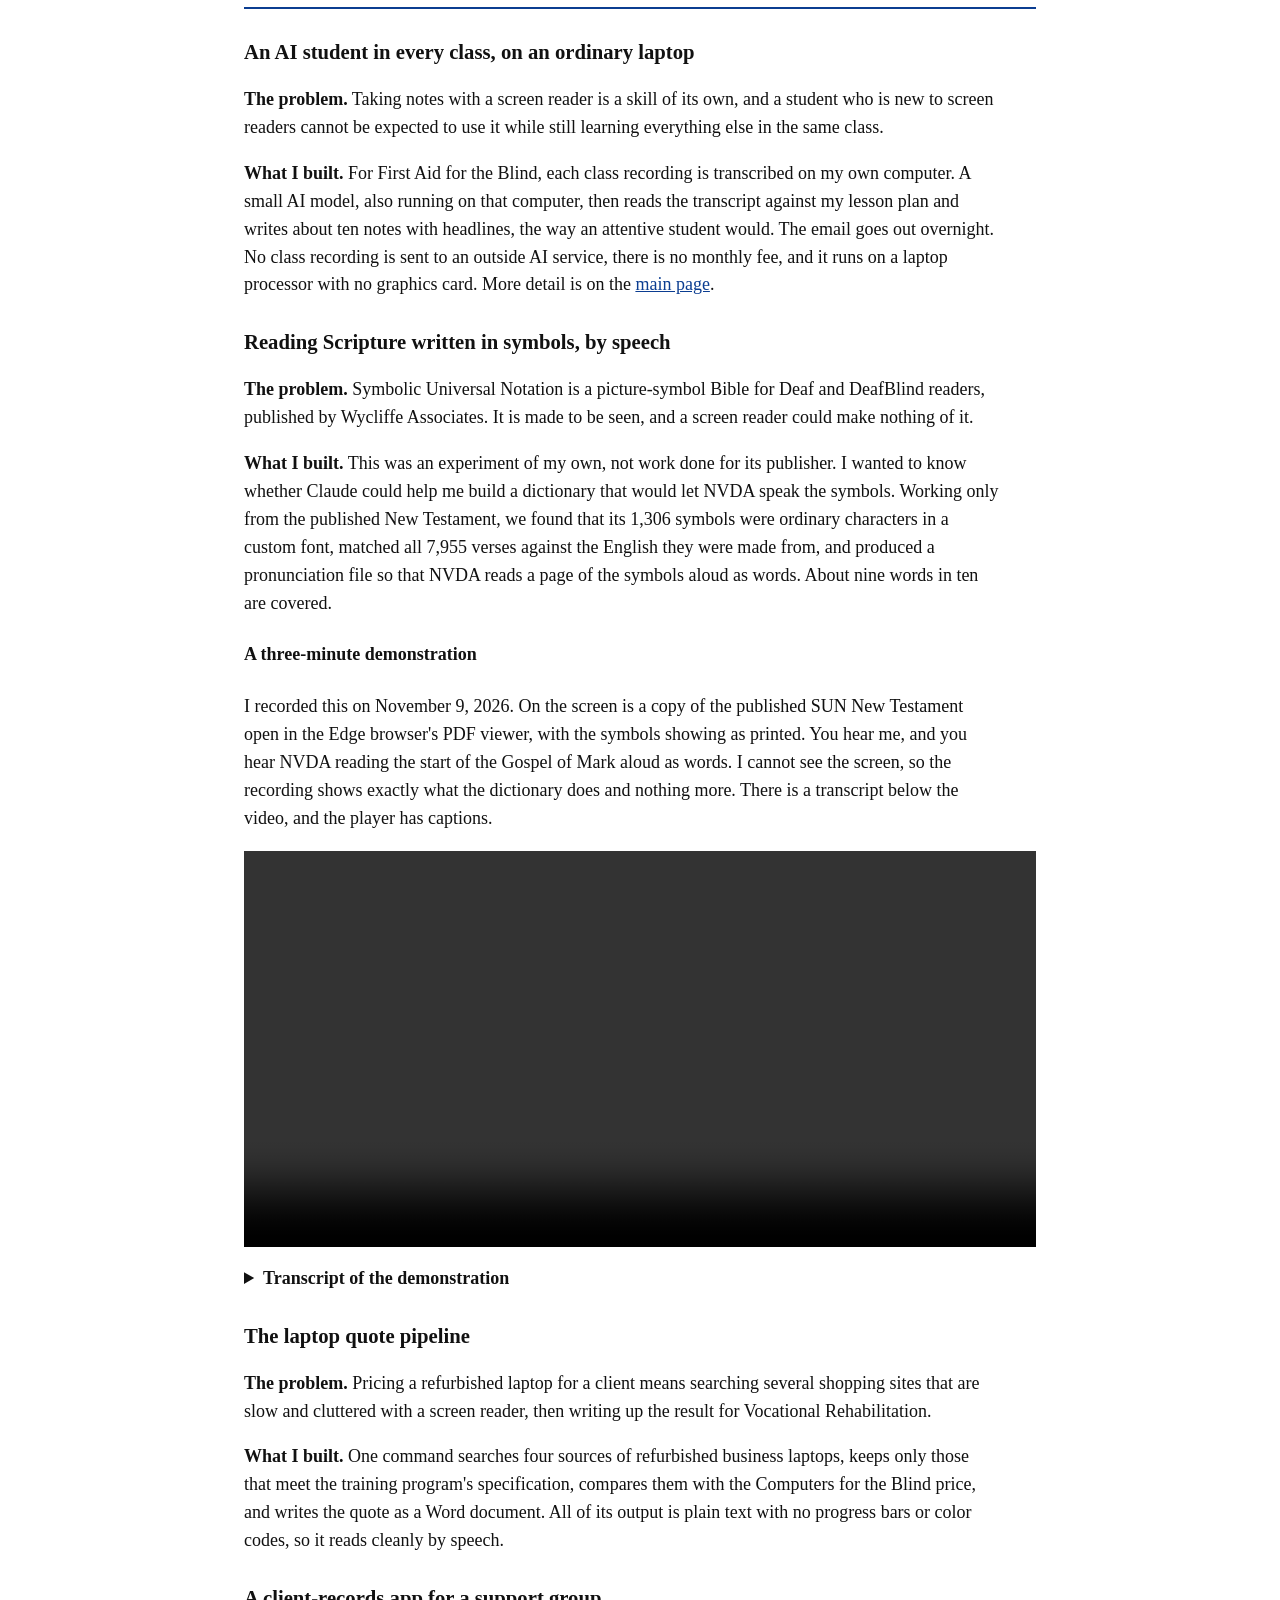
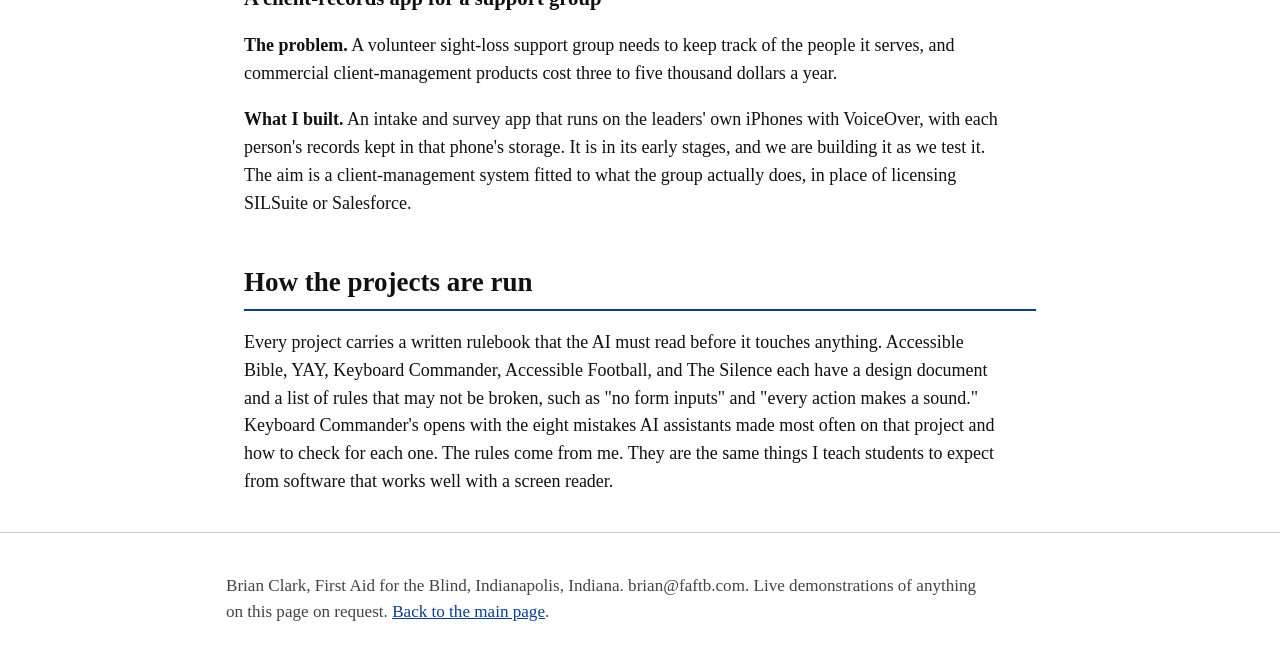
==== commit 56b3f56c: "Add the SUN dictionary demonstration video Three-minute recording of NVDA reading Mark 1 from the SU" ====
--- a/features.html
+++ b/features.html
@@ -3,6 +3,7 @@
 <head>
 <meta charset="utf-8">
 <meta name="viewport" content="width=device-width, initial-scale=1">
+<meta name="robots" content="noindex, nofollow">
 <title>Brian Clark: things I built that you can try</title>
 <meta name="description" content="Specific features Brian Clark designed and built as a totally blind screen reader user: the problem each one solves, what was built, and how to try it.">
 <link rel="stylesheet" href="style.css">
@@ -141,9 +142,31 @@
 <p><strong>The problem.</strong> Taking notes with a screen reader is a skill of its own, and a student who is new to screen readers cannot be expected to use it while still learning everything else in the same class.</p>
 <p><strong>What I built.</strong> For First Aid for the Blind, each class recording is transcribed on my own computer. A small AI model, also running on that computer, then reads the transcript against my lesson plan and writes about ten notes with headlines, the way an attentive student would. The email goes out overnight. No class recording is sent to an outside AI service, there is no monthly fee, and it runs on a laptop processor with no graphics card. More detail is on the <a href="index.html#faftb">main page</a>.</p>
 
-<h3>Reading Scripture written in symbols, by speech</h3>
+<h3 id="sun">Reading Scripture written in symbols, by speech</h3>
 <p><strong>The problem.</strong> Symbolic Universal Notation is a picture-symbol Bible for Deaf and DeafBlind readers, published by Wycliffe Associates. It is made to be seen, and a screen reader could make nothing of it.</p>
 <p><strong>What I built.</strong> This was an experiment of my own, not work done for its publisher. I wanted to know whether Claude could help me build a dictionary that would let NVDA speak the symbols. Working only from the published New Testament, we found that its 1,306 symbols were ordinary characters in a custom font, matched all 7,955 verses against the English they were made from, and produced a pronunciation file so that NVDA reads a page of the symbols aloud as words. About nine words in ten are covered.</p>
+
+<h4 id="sun-demo">A three-minute demonstration</h4>
+<p>I recorded this on November 9, 2026. On the screen is a copy of the published SUN New Testament open in the Edge browser's PDF viewer, with the symbols showing as printed. You hear me, and you hear NVDA reading the start of the Gospel of Mark aloud as words. I cannot see the screen, so the recording shows exactly what the dictionary does and nothing more. There is a transcript below the video, and the player has captions.</p>
+<video controls preload="metadata" width="1280" height="800" src="assets/sun-demo.mp4">
+<track kind="captions" src="assets/sun-demo.vtt" srclang="en" label="English captions">
+<p>Your browser does not play this video. <a href="assets/sun-demo.mp4">Download the video file</a>, 3.8 megabytes.</p>
+</video>
+<details>
+<summary>Transcript of the demonstration</summary>
+<p>NVDA's words follow the order of the symbols on the page. Where it says the letter S, it is reading the symbol that marks possession, so "God S son" is "God's son." Where a symbol is not in the dictionary, NVDA says nothing for it, which is why a few words are missing from verses six and seven.</p>
+<p><strong>Brian:</strong> Okay, so this is a little demonstration of the SUN dictionary that I'm using now for NVDA. When I first started looking into SUN, I realized that I would not be able to read it. I can't use my fingers, I can't see the screen. I use NVDA as my screen reader. And so I wanted to see if there was any way that I could access the PDFs that SUN comes in. And so with AI's help, Claude and Fable, we built this dictionary for NVDA. And so I'm going to demonstrate that real quick. I've got a PDF here that is the New Testament. I'm just going to open it on my computer.</p>
+<p>NVDA announces the file and the browser window.</p>
+<p><strong>Brian:</strong> And slow my screen reader down. Now what I've got to do is get into the actual body of the PDF. So I'm just going to down arrow until I get there. Maybe.</p>
+<p>NVDA reads the toolbar and the table of contents.</p>
+<p><strong>Brian:</strong> All right, now from here, I'm just going to try to find the link for Mark. Hit enter on that.</p>
+<p><strong>NVDA:</strong> Page 69. Teaching they obey everything I commanded. I with you eternal. I with you end world. Quote. The Book of Mark. One. One, beginning gospel Jesus Christ God S son. Two, prophet Isaiah write, I sent I S messenger before you, man prepared you S way. Three, voice cried in wilderness, prepared Jesus S way, made Jesus S way. Four, John baptized people in wilderness. John preach baptized with repent, God forgive people S sins. Five, all Judea and Jerusalem came John. John baptized people in Jordan. People said John they S sins. Six, John dressed S hair and John eat and wild. Seven, John said man came after I, more power I. I not worthy man S. Eight, I baptized you use water. Man baptized you in Holy Spirit. Nine, Jesus came from Nazareth in Galilee. Jesus came when John baptized people. John baptized Jesus in Jordan. Ten, heaven divided when Jesus rose water. Holy Spirit came Jesus like. Eleven, voice from heaven said you I S son.</p>
+<p><strong>Brian:</strong> And so that's just constant, steady reading. I would normally use my arrow keys, right arrow, left arrow.</p>
+<p><strong>NVDA:</strong> Teaching. They. Obey. Everything. I. Commanded. Period. I. With. You. Space. Space.</p>
+<p><strong>Brian:</strong> Or I could use another command to just read continuously.</p>
+<p><strong>NVDA:</strong> Eternal I with you end world. Quote. The Book of Mark. One. One, beginning gospel Jesus Christ God S son. Two, prophet Isaiah write, I sent I. Quote. Selected.</p>
+<p><strong>Brian:</strong> Okay. So just by nature, my screen reader struggles with this format. I think it's in two columns. We could probably do things different. Not that we want to do that for screen readers, but if it was designed or set up for a screen reader, we'd probably set it up a little different.</p>
+</details>
 
 <h3>The laptop quote pipeline</h3>
 <p><strong>The problem.</strong> Pricing a refurbished laptop for a client means searching several shopping sites that are slow and cluttered with a screen reader, then writing up the result for Vocational Rehabilitation.</p>
--- a/style.css
+++ b/style.css
@@ -25,6 +25,9 @@
 h2 { font-size: 1.5rem; margin: 2.5rem 0 .75rem; border-bottom: 2px solid var(--accent); padding-bottom: .25rem; }
 h3 { font-size: 1.15rem; margin: 1.5rem 0 .4rem; }
 p, li { max-width: 42rem; }
+video { display: block; max-width: 100%; height: auto; margin: 1rem 0; }
+details { margin: 1rem 0; }
+summary { cursor: pointer; font-weight: bold; }
 nav.toc ul { list-style: none; padding: 0; margin: .5rem 0 0; display: flex; flex-wrap: wrap; gap: .25rem 1rem; }
 nav.toc a { color: var(--accent); }
 a { color: var(--accent); }
